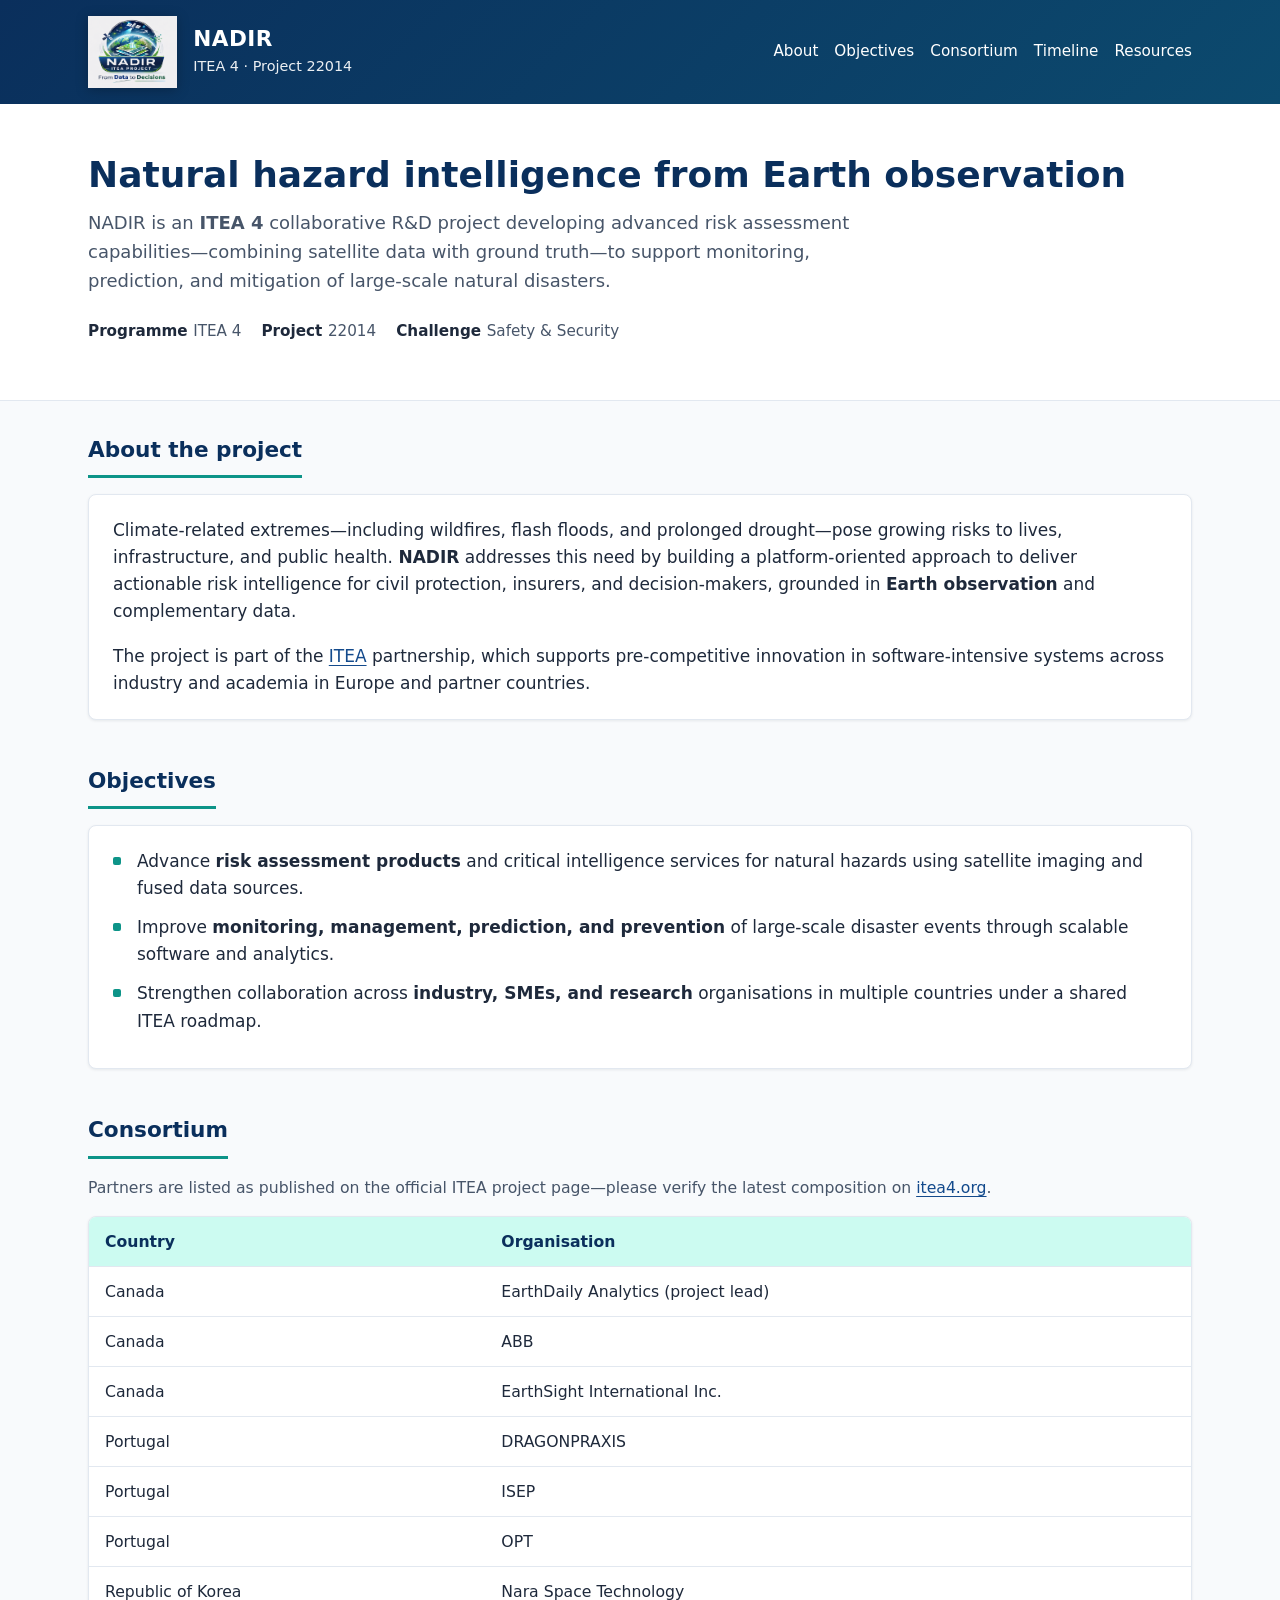
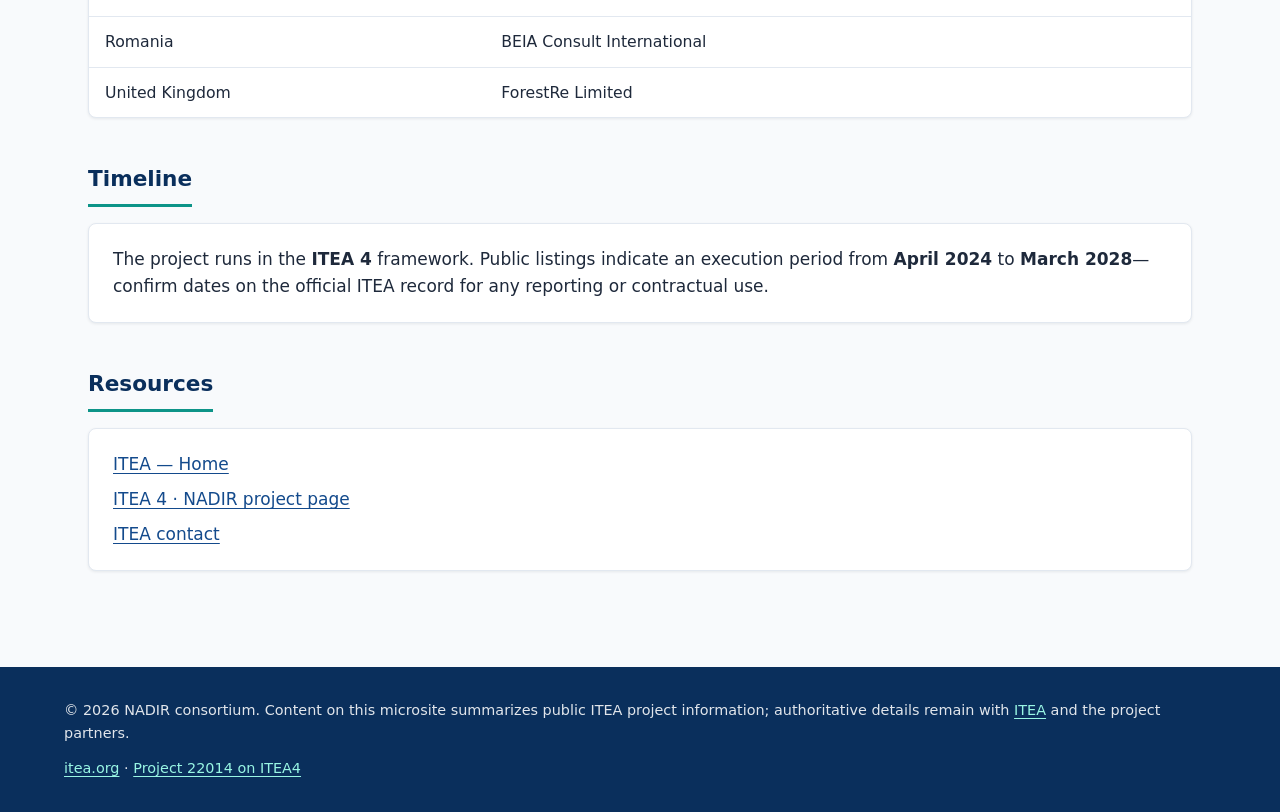
==== index.html @ d78e87ee "Initial NADIR ITEA 22014 static site Made-with: Cursor" ====
<!DOCTYPE html>
<html lang="en">
  <head>
    <meta charset="utf-8" />
    <meta name="viewport" content="width=device-width, initial-scale=1" />
    <meta
      name="description"
      content="NADIR — ITEA 4 project 22014. From data to decisions: satellite intelligence for natural hazard risk assessment."
    />
    <title>NADIR · ITEA 4 Project 22014</title>
    <link rel="stylesheet" href="css/style.css" />
  </head>
  <body>
    <a class="skip-link" href="#main">Skip to content</a>

    <header class="site-header">
      <div class="site-header__inner">
        <a class="brand" href="index.html">
          <img
            class="brand__logo"
            src="assets/nadir-logo.svg"
            width="434"
            height="350"
            alt="NADIR ITEA project logo"
          />
          <span class="brand__text">
            <span class="brand__title">NADIR</span>
            <span class="brand__tagline">ITEA 4 · Project 22014</span>
          </span>
        </a>
        <nav class="nav" aria-label="Primary">
          <a href="#about">About</a>
          <a href="#objectives">Objectives</a>
          <a href="#consortium">Consortium</a>
          <a href="#timeline">Timeline</a>
          <a href="#resources">Resources</a>
        </nav>
      </div>
    </header>

    <div class="hero">
      <div class="hero__inner">
        <h1>Natural hazard intelligence from Earth observation</h1>
        <p class="hero__lead">
          NADIR is an <strong>ITEA 4</strong> collaborative R&amp;D project developing advanced risk
          assessment capabilities—combining satellite data with ground truth—to support
          monitoring, prediction, and mitigation of large-scale natural disasters.
        </p>
        <div class="hero__meta" role="list">
          <span role="listitem"><strong>Programme</strong> ITEA 4</span>
          <span role="listitem"><strong>Project</strong> 22014</span>
          <span role="listitem"><strong>Challenge</strong> Safety &amp; Security</span>
        </div>
      </div>
    </div>

    <main id="main">
      <section id="about" aria-labelledby="about-title">
        <h2 class="section__title" id="about-title">About the project</h2>
        <div class="card">
          <p>
            Climate-related extremes—including wildfires, flash floods, and prolonged
            drought—pose growing risks to lives, infrastructure, and public health.
            <strong>NADIR</strong> addresses this need by building a platform-oriented approach to
            deliver actionable risk intelligence for civil protection, insurers, and
            decision-makers, grounded in <strong>Earth observation</strong> and complementary data.
          </p>
          <p>
            The project is part of the
            <a href="https://itea.org/">ITEA</a> partnership, which supports pre-competitive
            innovation in software-intensive systems across industry and academia in Europe and
            partner countries.
          </p>
        </div>
      </section>

      <section id="objectives" aria-labelledby="objectives-title">
        <h2 class="section__title" id="objectives-title">Objectives</h2>
        <div class="card">
          <ul class="objectives">
            <li>
              Advance <strong>risk assessment products</strong> and critical intelligence services
              for natural hazards using satellite imaging and fused data sources.
            </li>
            <li>
              Improve <strong>monitoring, management, prediction, and prevention</strong> of
              large-scale disaster events through scalable software and analytics.
            </li>
            <li>
              Strengthen collaboration across <strong>industry, SMEs, and research</strong>
              organisations in multiple countries under a shared ITEA roadmap.
            </li>
          </ul>
        </div>
      </section>

      <section id="consortium" aria-labelledby="consortium-title">
        <h2 class="section__title" id="consortium-title">Consortium</h2>
        <p style="margin-top: 0; color: var(--text-muted); font-size: 0.98rem">
          Partners are listed as published on the official ITEA project page—please verify the
          latest composition on
          <a href="https://itea4.org/project/nadir.html">itea4.org</a>.
        </p>
        <div class="table-wrap">
          <table>
            <thead>
              <tr>
                <th scope="col">Country</th>
                <th scope="col">Organisation</th>
              </tr>
            </thead>
            <tbody>
              <tr>
                <td>Canada</td>
                <td>EarthDaily Analytics (project lead)</td>
              </tr>
              <tr>
                <td>Canada</td>
                <td>ABB</td>
              </tr>
              <tr>
                <td>Canada</td>
                <td>EarthSight International Inc.</td>
              </tr>
              <tr>
                <td>Portugal</td>
                <td>DRAGONPRAXIS</td>
              </tr>
              <tr>
                <td>Portugal</td>
                <td>ISEP</td>
              </tr>
              <tr>
                <td>Portugal</td>
                <td>OPT</td>
              </tr>
              <tr>
                <td>Republic of Korea</td>
                <td>Nara Space Technology</td>
              </tr>
              <tr>
                <td>Romania</td>
                <td>BEIA Consult International</td>
              </tr>
              <tr>
                <td>United Kingdom</td>
                <td>ForestRe Limited</td>
              </tr>
            </tbody>
          </table>
        </div>
      </section>

      <section id="timeline" aria-labelledby="timeline-title">
        <h2 class="section__title" id="timeline-title">Timeline</h2>
        <div class="card">
          <p>
            The project runs in the <strong>ITEA 4</strong> framework. Public listings indicate an
            execution period from <strong>April 2024</strong> to <strong>March 2028</strong>—confirm
            dates on the official ITEA record for any reporting or contractual use.
          </p>
        </div>
      </section>

      <section id="resources" aria-labelledby="resources-title">
        <h2 class="section__title" id="resources-title">Resources</h2>
        <div class="card">
          <div class="links">
            <a href="https://itea.org/">ITEA — Home</a>
            <a href="https://itea4.org/project/nadir.html">ITEA 4 · NADIR project page</a>
            <a href="https://itea.org/contact/">ITEA contact</a>
          </div>
        </div>
      </section>
    </main>

    <footer class="site-footer">
      <div class="site-footer__inner">
        <p>
          © <span id="y"></span> NADIR consortium. Content on this microsite summarizes public
          ITEA project information; authoritative details remain with
          <a href="https://itea.org/">ITEA</a> and the project partners.
        </p>
        <p>
          <a href="https://itea.org/">itea.org</a>
          ·
          <a href="https://itea4.org/project/nadir.html">Project 22014 on ITEA4</a>
        </p>
      </div>
      <script>
        document.getElementById("y").textContent = new Date().getFullYear();
      </script>
    </footer>
  </body>
</html>
---- css/style.css ----
/* NADIR ITEA — lightweight theme aligned with ITEA-style research sites */

:root {
  --itea-blue: #0a2f5c;
  --itea-blue-mid: #134a8c;
  --itea-accent: #0d9488;
  --itea-accent-soft: #ccfbf1;
  --text: #1e293b;
  --text-muted: #475569;
  --bg: #f8fafc;
  --white: #ffffff;
  --border: #e2e8f0;
  --shadow: 0 1px 3px rgb(15 23 42 / 8%);
  --max: 72rem;
  --font: system-ui, -apple-system, "Segoe UI", Roboto, Ubuntu, "Helvetica Neue", sans-serif;
}

*,
*::before,
*::after {
  box-sizing: border-box;
}

html {
  scroll-behavior: smooth;
}

body {
  margin: 0;
  font-family: var(--font);
  font-size: 1.0625rem;
  line-height: 1.6;
  color: var(--text);
  background: var(--bg);
}

a {
  color: var(--itea-blue-mid);
  text-decoration-thickness: 1px;
  text-underline-offset: 3px;
}

a:hover {
  color: var(--itea-accent);
}

.skip-link {
  position: absolute;
  left: -9999px;
  top: 0;
  z-index: 100;
  padding: 0.75rem 1rem;
  background: var(--itea-blue);
  color: var(--white);
}

.skip-link:focus {
  left: 0;
}

.site-header {
  background: linear-gradient(135deg, var(--itea-blue) 0%, #0c4a6e 100%);
  color: var(--white);
  box-shadow: var(--shadow);
}

.site-header__inner {
  max-width: var(--max);
  margin: 0 auto;
  padding: 1rem 1.5rem;
  display: flex;
  flex-wrap: wrap;
  align-items: center;
  justify-content: space-between;
  gap: 1rem;
}

.brand {
  display: flex;
  align-items: center;
  gap: 1rem;
  text-decoration: none;
  color: inherit;
}

.brand:hover {
  color: inherit;
}

.brand__logo {
  height: 4.5rem;
  width: auto;
  display: block;
  filter: drop-shadow(0 2px 6px rgb(0 0 0 / 25%));
}

.brand__text {
  display: flex;
  flex-direction: column;
  gap: 0.15rem;
}

.brand__title {
  font-weight: 700;
  font-size: 1.35rem;
  letter-spacing: 0.02em;
  line-height: 1.2;
}

.brand__tagline {
  font-size: 0.9rem;
  opacity: 0.92;
  font-weight: 500;
}

.nav {
  display: flex;
  flex-wrap: wrap;
  gap: 0.35rem 1rem;
}

.nav a {
  color: var(--white);
  text-decoration: none;
  font-size: 0.95rem;
  font-weight: 500;
  padding: 0.35rem 0;
  border-bottom: 2px solid transparent;
}

.nav a:hover {
  color: #99f6e4;
  border-bottom-color: #99f6e4;
}

.hero {
  background: var(--white);
  border-bottom: 1px solid var(--border);
}

.hero__inner {
  max-width: var(--max);
  margin: 0 auto;
  padding: 2.5rem 1.5rem 3rem;
}

.hero h1 {
  margin: 0 0 0.75rem;
  font-size: clamp(1.75rem, 4vw, 2.25rem);
  color: var(--itea-blue);
  line-height: 1.25;
}

.hero__lead {
  margin: 0;
  font-size: 1.125rem;
  color: var(--text-muted);
  max-width: 48rem;
}

.hero__meta {
  margin-top: 1.5rem;
  display: flex;
  flex-wrap: wrap;
  gap: 0.75rem 1.25rem;
  font-size: 0.95rem;
  color: var(--text-muted);
}

.hero__meta span {
  display: inline-flex;
  align-items: center;
  gap: 0.35rem;
}

.hero__meta strong {
  color: var(--text);
}

main {
  max-width: var(--max);
  margin: 0 auto;
  padding: 2rem 1.5rem 3rem;
}

section {
  margin-bottom: 2.75rem;
}

section:last-of-type {
  margin-bottom: 0;
}

.section__title {
  margin: 0 0 1rem;
  font-size: 1.35rem;
  color: var(--itea-blue);
  padding-bottom: 0.5rem;
  border-bottom: 3px solid var(--itea-accent);
  display: inline-block;
}

.card {
  background: var(--white);
  border: 1px solid var(--border);
  border-radius: 8px;
  padding: 1.35rem 1.5rem;
  box-shadow: var(--shadow);
}

.card p:first-of-type {
  margin-top: 0;
}

.card p:last-child {
  margin-bottom: 0;
}

.objectives {
  list-style: none;
  padding: 0;
  margin: 0;
}

.objectives li {
  position: relative;
  padding-left: 1.5rem;
  margin-bottom: 0.75rem;
}

.objectives li::before {
  content: "";
  position: absolute;
  left: 0;
  top: 0.55rem;
  width: 0.5rem;
  height: 0.5rem;
  background: var(--itea-accent);
  border-radius: 2px;
}

.table-wrap {
  overflow-x: auto;
  border-radius: 8px;
  border: 1px solid var(--border);
  background: var(--white);
  box-shadow: var(--shadow);
}

table {
  width: 100%;
  border-collapse: collapse;
  font-size: 0.98rem;
}

th,
td {
  padding: 0.75rem 1rem;
  text-align: left;
  border-bottom: 1px solid var(--border);
}

th {
  background: var(--itea-accent-soft);
  color: var(--itea-blue);
  font-weight: 600;
}

tr:last-child td {
  border-bottom: none;
}

.links {
  display: flex;
  flex-direction: column;
  gap: 0.5rem;
}

.site-footer {
  background: var(--itea-blue);
  color: rgb(255 255 255 / 0.88);
  margin-top: 3rem;
  padding: 2rem 1.5rem;
  font-size: 0.9rem;
}

.site-footer__inner {
  max-width: var(--max);
  margin: 0 auto;
}

.site-footer a {
  color: #99f6e4;
}

.site-footer p {
  margin: 0 0 0.75rem;
}

.site-footer p:last-child {
  margin-bottom: 0;
}

@media (min-width: 640px) {
  .hero__inner {
    padding-top: 3rem;
    padding-bottom: 3.5rem;
  }
}
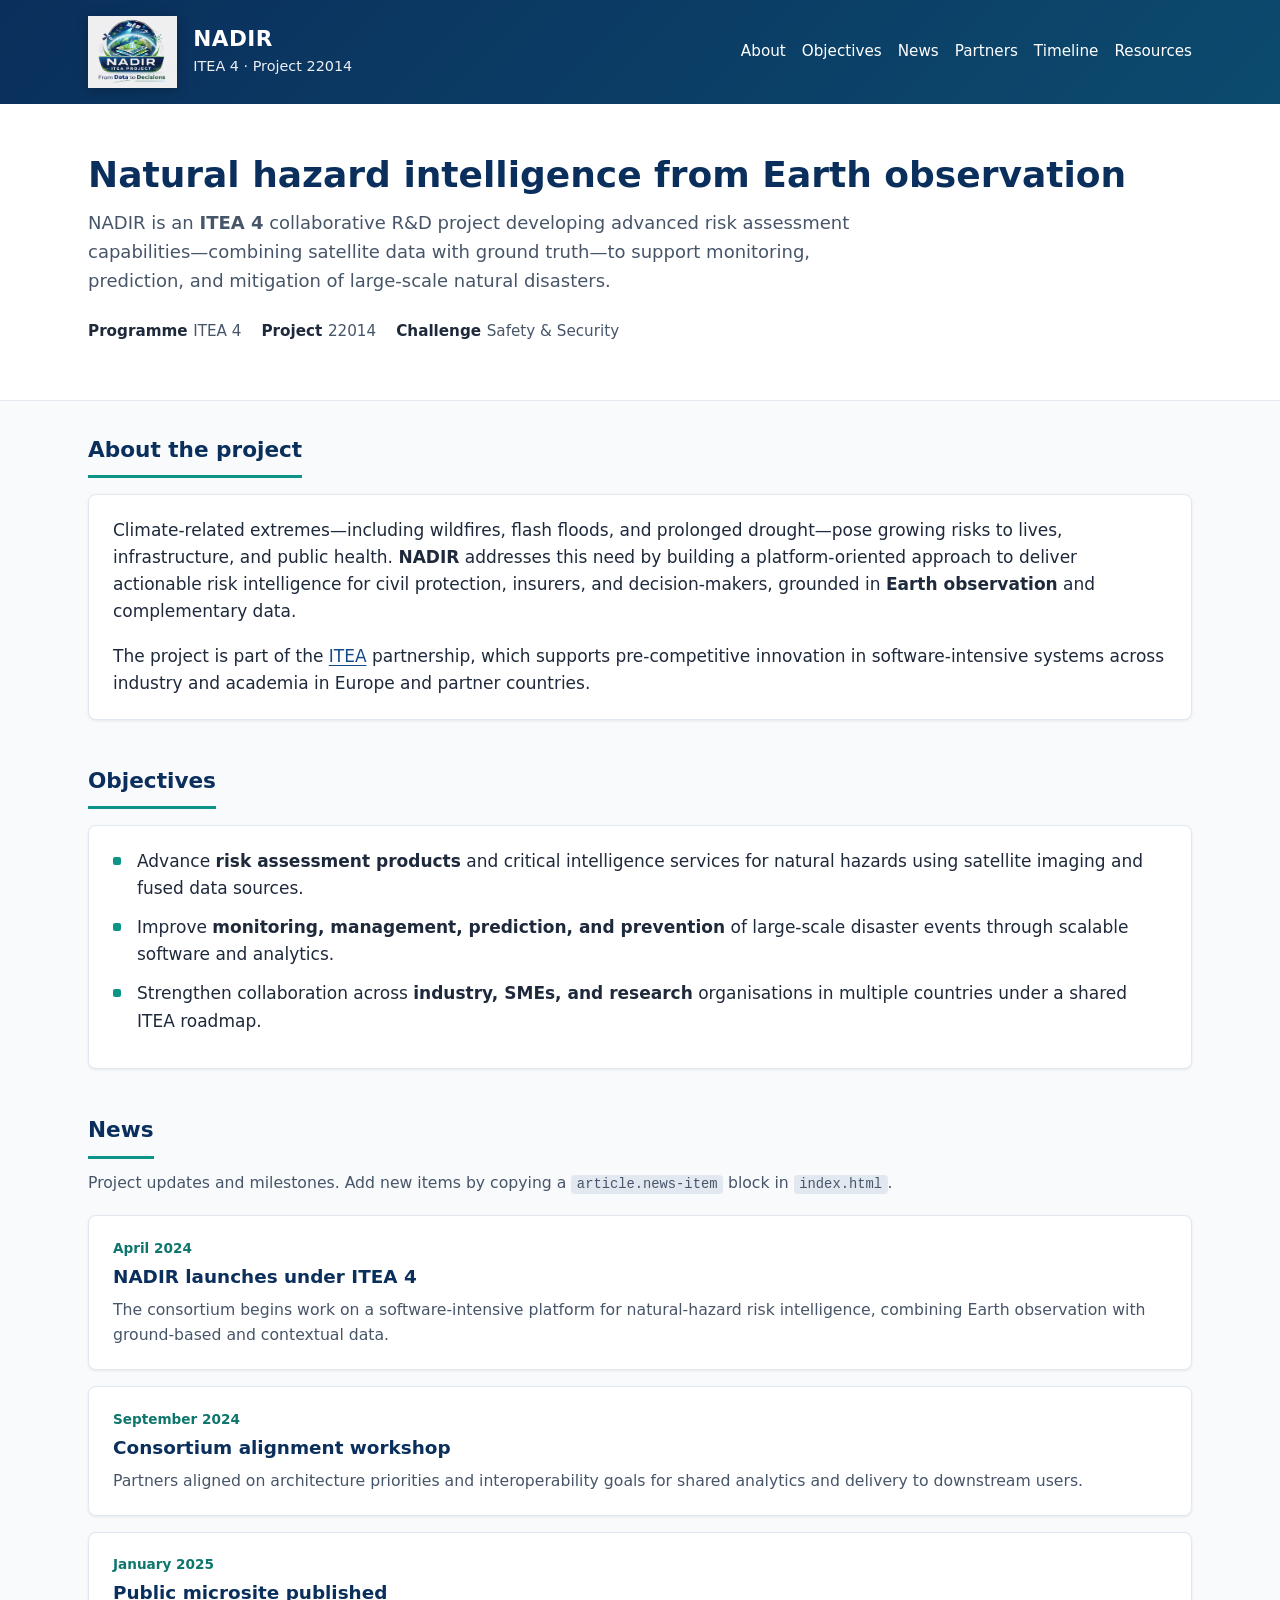
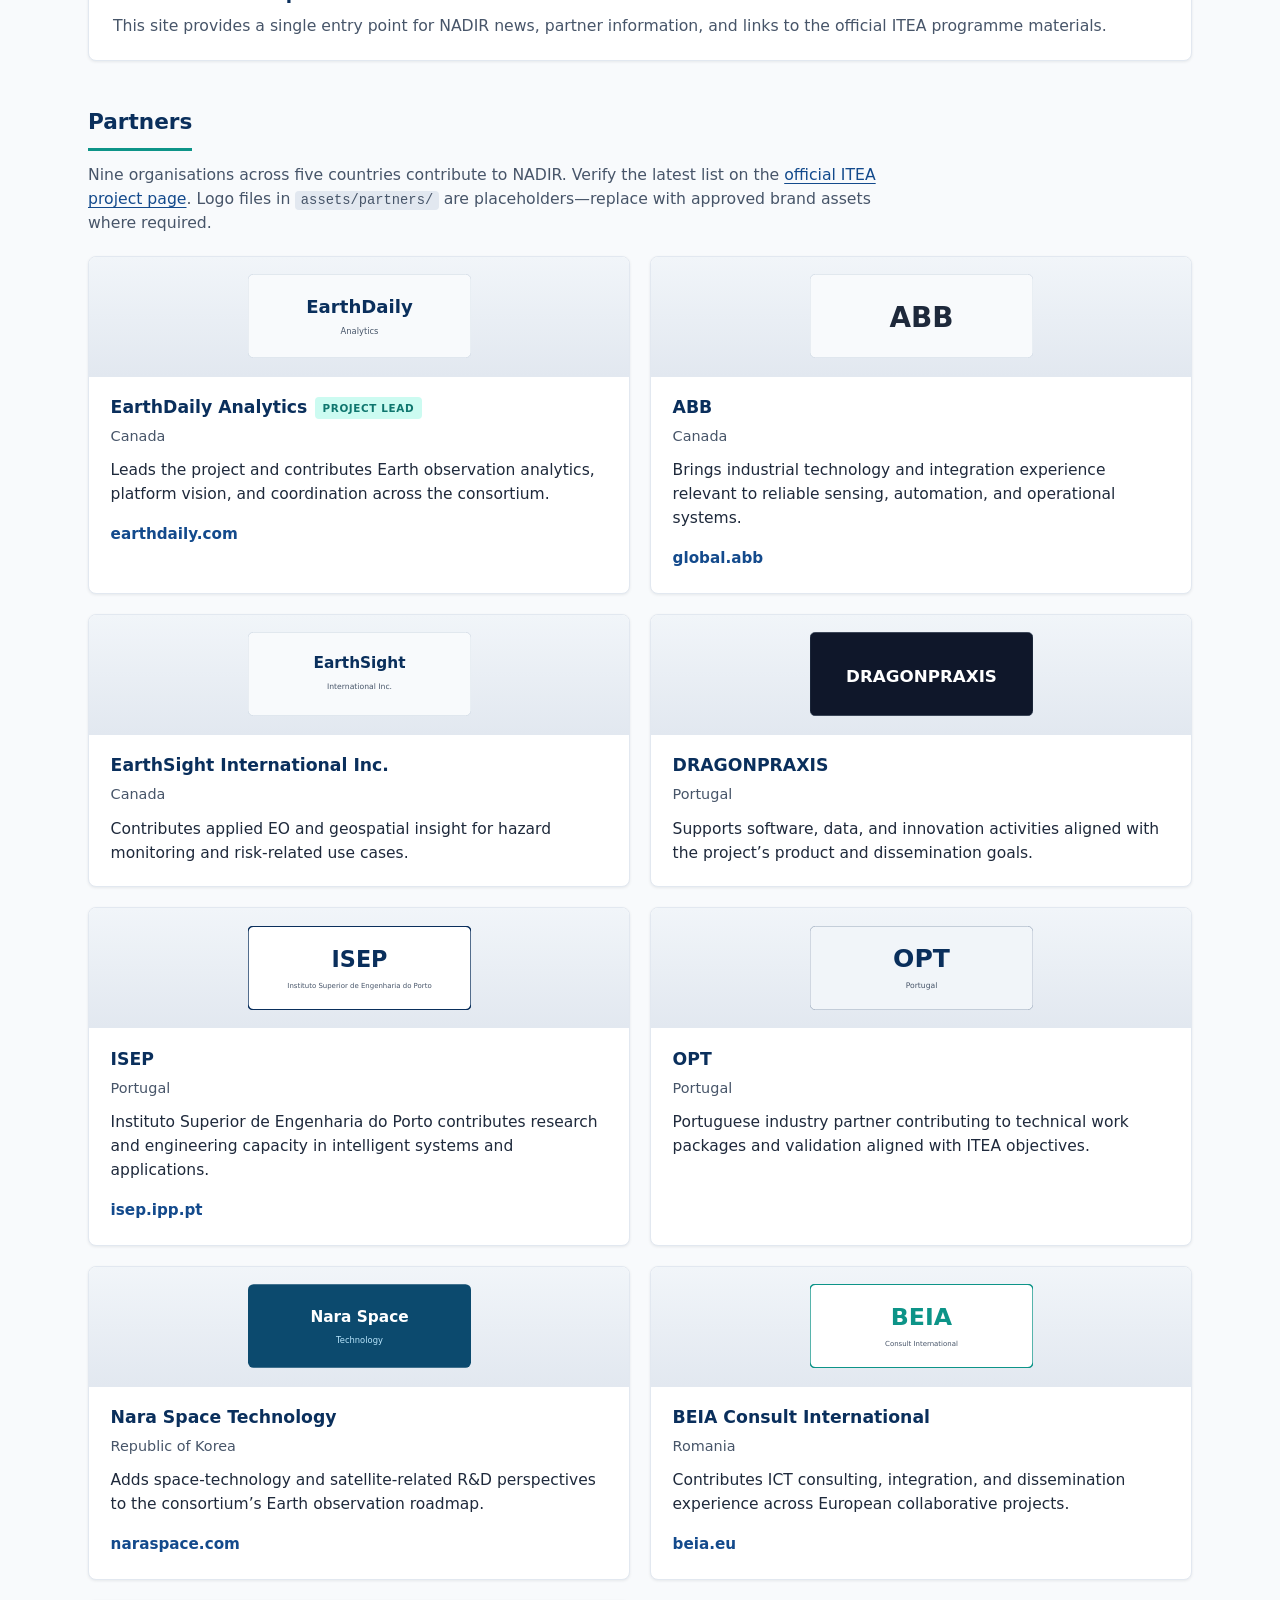
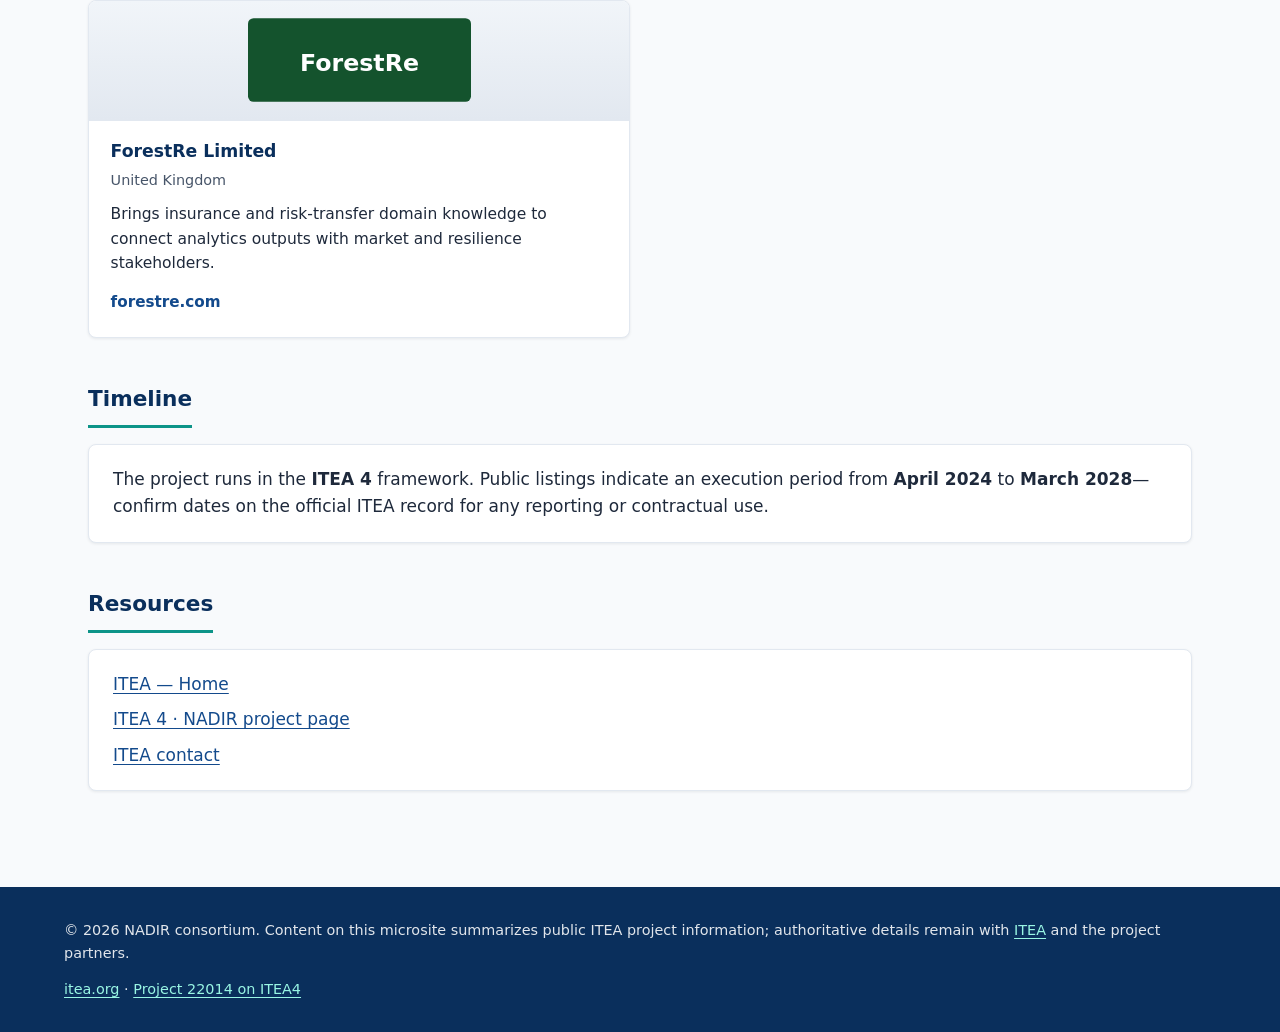
==== commit af8cf6aa: "Add News section and partner cards with logos Made-with: Cursor" ====
--- a/index.html
+++ b/index.html
@@ -31,7 +31,8 @@
         <nav class="nav" aria-label="Primary">
           <a href="#about">About</a>
           <a href="#objectives">Objectives</a>
-          <a href="#consortium">Consortium</a>
+          <a href="#news">News</a>
+          <a href="#partners">Partners</a>
           <a href="#timeline">Timeline</a>
           <a href="#resources">Resources</a>
         </nav>
@@ -94,60 +95,213 @@
         </div>
       </section>
 
-      <section id="consortium" aria-labelledby="consortium-title">
-        <h2 class="section__title" id="consortium-title">Consortium</h2>
-        <p style="margin-top: 0; color: var(--text-muted); font-size: 0.98rem">
-          Partners are listed as published on the official ITEA project page—please verify the
-          latest composition on
-          <a href="https://itea4.org/project/nadir.html">itea4.org</a>.
-        </p>
-        <div class="table-wrap">
-          <table>
-            <thead>
-              <tr>
-                <th scope="col">Country</th>
-                <th scope="col">Organisation</th>
-              </tr>
-            </thead>
-            <tbody>
-              <tr>
-                <td>Canada</td>
-                <td>EarthDaily Analytics (project lead)</td>
-              </tr>
-              <tr>
-                <td>Canada</td>
-                <td>ABB</td>
-              </tr>
-              <tr>
-                <td>Canada</td>
-                <td>EarthSight International Inc.</td>
-              </tr>
-              <tr>
-                <td>Portugal</td>
-                <td>DRAGONPRAXIS</td>
-              </tr>
-              <tr>
-                <td>Portugal</td>
-                <td>ISEP</td>
-              </tr>
-              <tr>
-                <td>Portugal</td>
-                <td>OPT</td>
-              </tr>
-              <tr>
-                <td>Republic of Korea</td>
-                <td>Nara Space Technology</td>
-              </tr>
-              <tr>
-                <td>Romania</td>
-                <td>BEIA Consult International</td>
-              </tr>
-              <tr>
-                <td>United Kingdom</td>
-                <td>ForestRe Limited</td>
-              </tr>
-            </tbody>
-          </table>
+      <section id="news" aria-labelledby="news-title">
+        <h2 class="section__title" id="news-title">News</h2>
+        <p class="section__intro">
+          Project updates and milestones. Add new items by copying a <code>article.news-item</code>
+          block in <code>index.html</code>.
+        </p>
+        <div class="news-list">
+          <article class="news-item card">
+            <time class="news-item__date" datetime="2024-04-01">April 2024</time>
+            <h3 class="news-item__title">NADIR launches under ITEA 4</h3>
+            <p class="news-item__excerpt">
+              The consortium begins work on a software-intensive platform for natural-hazard risk
+              intelligence, combining Earth observation with ground-based and contextual data.
+            </p>
+          </article>
+          <article class="news-item card">
+            <time class="news-item__date" datetime="2024-09-01">September 2024</time>
+            <h3 class="news-item__title">Consortium alignment workshop</h3>
+            <p class="news-item__excerpt">
+              Partners aligned on architecture priorities and interoperability goals for shared
+              analytics and delivery to downstream users.
+            </p>
+          </article>
+          <article class="news-item card">
+            <time class="news-item__date" datetime="2025-01-15">January 2025</time>
+            <h3 class="news-item__title">Public microsite published</h3>
+            <p class="news-item__excerpt">
+              This site provides a single entry point for NADIR news, partner information, and
+              links to the official ITEA programme materials.
+            </p>
+          </article>
+        </div>
+      </section>
+
+      <section id="partners" aria-labelledby="partners-title">
+        <h2 class="section__title" id="partners-title">Partners</h2>
+        <p class="section__intro">
+          Nine organisations across five countries contribute to NADIR. Verify the latest list on
+          the <a href="https://itea4.org/project/nadir.html">official ITEA project page</a>. Logo
+          files in <code>assets/partners/</code> are placeholders—replace with approved brand
+          assets where required.
+        </p>
+        <div class="partner-grid">
+          <article class="partner-card card">
+            <div class="partner-card__logo">
+              <img
+                src="assets/partners/earthdaily-analytics.svg"
+                width="320"
+                height="120"
+                alt="EarthDaily Analytics logo"
+              />
+            </div>
+            <div class="partner-card__body">
+              <h3 class="partner-card__name">
+                EarthDaily Analytics
+                <span class="partner-card__badge">Project lead</span>
+              </h3>
+              <p class="partner-card__country">Canada</p>
+              <p class="partner-card__desc">
+                Leads the project and contributes Earth observation analytics, platform vision, and
+                coordination across the consortium.
+              </p>
+              <a class="partner-card__link" href="https://earthdaily.com/">earthdaily.com</a>
+            </div>
+          </article>
+
+          <article class="partner-card card">
+            <div class="partner-card__logo">
+              <img src="assets/partners/abb.svg" width="320" height="120" alt="ABB logo" />
+            </div>
+            <div class="partner-card__body">
+              <h3 class="partner-card__name">ABB</h3>
+              <p class="partner-card__country">Canada</p>
+              <p class="partner-card__desc">
+                Brings industrial technology and integration experience relevant to reliable sensing,
+                automation, and operational systems.
+              </p>
+              <a class="partner-card__link" href="https://global.abb/">global.abb</a>
+            </div>
+          </article>
+
+          <article class="partner-card card">
+            <div class="partner-card__logo">
+              <img
+                src="assets/partners/earthsight-international.svg"
+                width="320"
+                height="120"
+                alt="EarthSight International logo"
+              />
+            </div>
+            <div class="partner-card__body">
+              <h3 class="partner-card__name">EarthSight International Inc.</h3>
+              <p class="partner-card__country">Canada</p>
+              <p class="partner-card__desc">
+                Contributes applied EO and geospatial insight for hazard monitoring and risk-related
+                use cases.
+              </p>
+            </div>
+          </article>
+
+          <article class="partner-card card">
+            <div class="partner-card__logo">
+              <img
+                src="assets/partners/dragonpraxis.svg"
+                width="320"
+                height="120"
+                alt="DRAGONPRAXIS logo"
+              />
+            </div>
+            <div class="partner-card__body">
+              <h3 class="partner-card__name">DRAGONPRAXIS</h3>
+              <p class="partner-card__country">Portugal</p>
+              <p class="partner-card__desc">
+                Supports software, data, and innovation activities aligned with the project’s
+                product and dissemination goals.
+              </p>
+            </div>
+          </article>
+
+          <article class="partner-card card">
+            <div class="partner-card__logo">
+              <img src="assets/partners/isep.svg" width="320" height="120" alt="ISEP logo" />
+            </div>
+            <div class="partner-card__body">
+              <h3 class="partner-card__name">ISEP</h3>
+              <p class="partner-card__country">Portugal</p>
+              <p class="partner-card__desc">
+                Instituto Superior de Engenharia do Porto contributes research and engineering
+                capacity in intelligent systems and applications.
+              </p>
+              <a class="partner-card__link" href="https://www.isep.ipp.pt/">isep.ipp.pt</a>
+            </div>
+          </article>
+
+          <article class="partner-card card">
+            <div class="partner-card__logo">
+              <img src="assets/partners/opt.svg" width="320" height="120" alt="OPT logo" />
+            </div>
+            <div class="partner-card__body">
+              <h3 class="partner-card__name">OPT</h3>
+              <p class="partner-card__country">Portugal</p>
+              <p class="partner-card__desc">
+                Portuguese industry partner contributing to technical work packages and validation
+                aligned with ITEA objectives.
+              </p>
+            </div>
+          </article>
+
+          <article class="partner-card card">
+            <div class="partner-card__logo">
+              <img
+                src="assets/partners/nara-space.svg"
+                width="320"
+                height="120"
+                alt="Nara Space Technology logo"
+              />
+            </div>
+            <div class="partner-card__body">
+              <h3 class="partner-card__name">Nara Space Technology</h3>
+              <p class="partner-card__country">Republic of Korea</p>
+              <p class="partner-card__desc">
+                Adds space-technology and satellite-related R&amp;D perspectives to the consortium’s
+                Earth observation roadmap.
+              </p>
+              <a class="partner-card__link" href="https://www.naraspace.com/">naraspace.com</a>
+            </div>
+          </article>
+
+          <article class="partner-card card">
+            <div class="partner-card__logo">
+              <img
+                src="assets/partners/beia-consult.svg"
+                width="320"
+                height="120"
+                alt="BEIA Consult International logo"
+              />
+            </div>
+            <div class="partner-card__body">
+              <h3 class="partner-card__name">BEIA Consult International</h3>
+              <p class="partner-card__country">Romania</p>
+              <p class="partner-card__desc">
+                Contributes ICT consulting, integration, and dissemination experience across
+                European collaborative projects.
+              </p>
+              <a class="partner-card__link" href="https://www.beia.eu/">beia.eu</a>
+            </div>
+          </article>
+
+          <article class="partner-card card">
+            <div class="partner-card__logo">
+              <img
+                src="assets/partners/forestre.svg"
+                width="320"
+                height="120"
+                alt="ForestRe logo"
+              />
+            </div>
+            <div class="partner-card__body">
+              <h3 class="partner-card__name">ForestRe Limited</h3>
+              <p class="partner-card__country">United Kingdom</p>
+              <p class="partner-card__desc">
+                Brings insurance and risk-transfer domain knowledge to connect analytics outputs with
+                market and resilience stakeholders.
+              </p>
+              <a class="partner-card__link" href="https://www.forestre.com/">forestre.com</a>
+            </div>
+          </article>
         </div>
       </section>
 
--- a/css/style.css
+++ b/css/style.css
@@ -200,6 +200,22 @@
   display: inline-block;
 }
 
+.section__intro {
+  margin: -0.25rem 0 1.25rem;
+  color: var(--text-muted);
+  font-size: 0.98rem;
+  max-width: 52rem;
+  line-height: 1.55;
+}
+
+.section__intro code {
+  font-size: 0.88em;
+  background: #e2e8f0;
+  padding: 0.12em 0.4em;
+  border-radius: 4px;
+  font-family: ui-monospace, "Cascadia Code", "Source Code Pro", Menlo, monospace;
+}
+
 .card {
   background: var(--white);
   border: 1px solid var(--border);
@@ -276,6 +292,126 @@
   gap: 0.5rem;
 }
 
+/* News */
+.news-list {
+  display: flex;
+  flex-direction: column;
+  gap: 1rem;
+}
+
+.news-item__date {
+  display: block;
+  font-size: 0.85rem;
+  font-weight: 600;
+  color: #0f766e;
+  margin-bottom: 0.35rem;
+}
+
+.news-item__title {
+  margin: 0 0 0.5rem;
+  font-size: 1.15rem;
+  color: var(--itea-blue);
+  line-height: 1.3;
+}
+
+.news-item__excerpt {
+  margin: 0;
+  color: var(--text-muted);
+  font-size: 0.98rem;
+}
+
+/* Partners */
+.partner-grid {
+  display: grid;
+  gap: 1.25rem;
+  grid-template-columns: 1fr;
+}
+
+.partner-card.card {
+  padding: 0;
+  display: flex;
+  flex-direction: column;
+  overflow: hidden;
+}
+
+.partner-card__logo {
+  background: linear-gradient(180deg, #f1f5f9 0%, #e2e8f0 100%);
+  padding: 1.1rem 1.25rem;
+  display: flex;
+  align-items: center;
+  justify-content: center;
+  min-height: 7.5rem;
+  border-bottom: 1px solid var(--border);
+}
+
+.partner-card__logo img {
+  max-width: 100%;
+  width: auto;
+  height: auto;
+  max-height: 5.25rem;
+  object-fit: contain;
+}
+
+.partner-card__body {
+  padding: 1.2rem 1.35rem 1.35rem;
+}
+
+.partner-card__name {
+  margin: 0 0 0.35rem;
+  font-size: 1.08rem;
+  color: var(--itea-blue);
+  line-height: 1.35;
+  display: flex;
+  flex-wrap: wrap;
+  align-items: center;
+  gap: 0.45rem;
+}
+
+.partner-card__badge {
+  font-size: 0.65rem;
+  font-weight: 700;
+  text-transform: uppercase;
+  letter-spacing: 0.06em;
+  background: var(--itea-accent-soft);
+  color: #0f766e;
+  padding: 0.25rem 0.5rem;
+  border-radius: 4px;
+  white-space: nowrap;
+}
+
+.partner-card__country {
+  margin: 0 0 0.65rem;
+  font-size: 0.9rem;
+  color: var(--text-muted);
+}
+
+.partner-card__desc {
+  margin: 0 0 0.85rem;
+  font-size: 0.97rem;
+  color: var(--text);
+  line-height: 1.55;
+}
+
+.partner-card__desc:last-child {
+  margin-bottom: 0;
+}
+
+.partner-card__link {
+  font-size: 0.95rem;
+  font-weight: 600;
+  text-decoration: none;
+}
+
+.partner-card__link:hover {
+  text-decoration: underline;
+}
+
+@media (min-width: 52rem) {
+  .partner-grid {
+    grid-template-columns: 1fr 1fr;
+  }
+}
+
 .site-footer {
   background: var(--itea-blue);
   color: rgb(255 255 255 / 0.88);
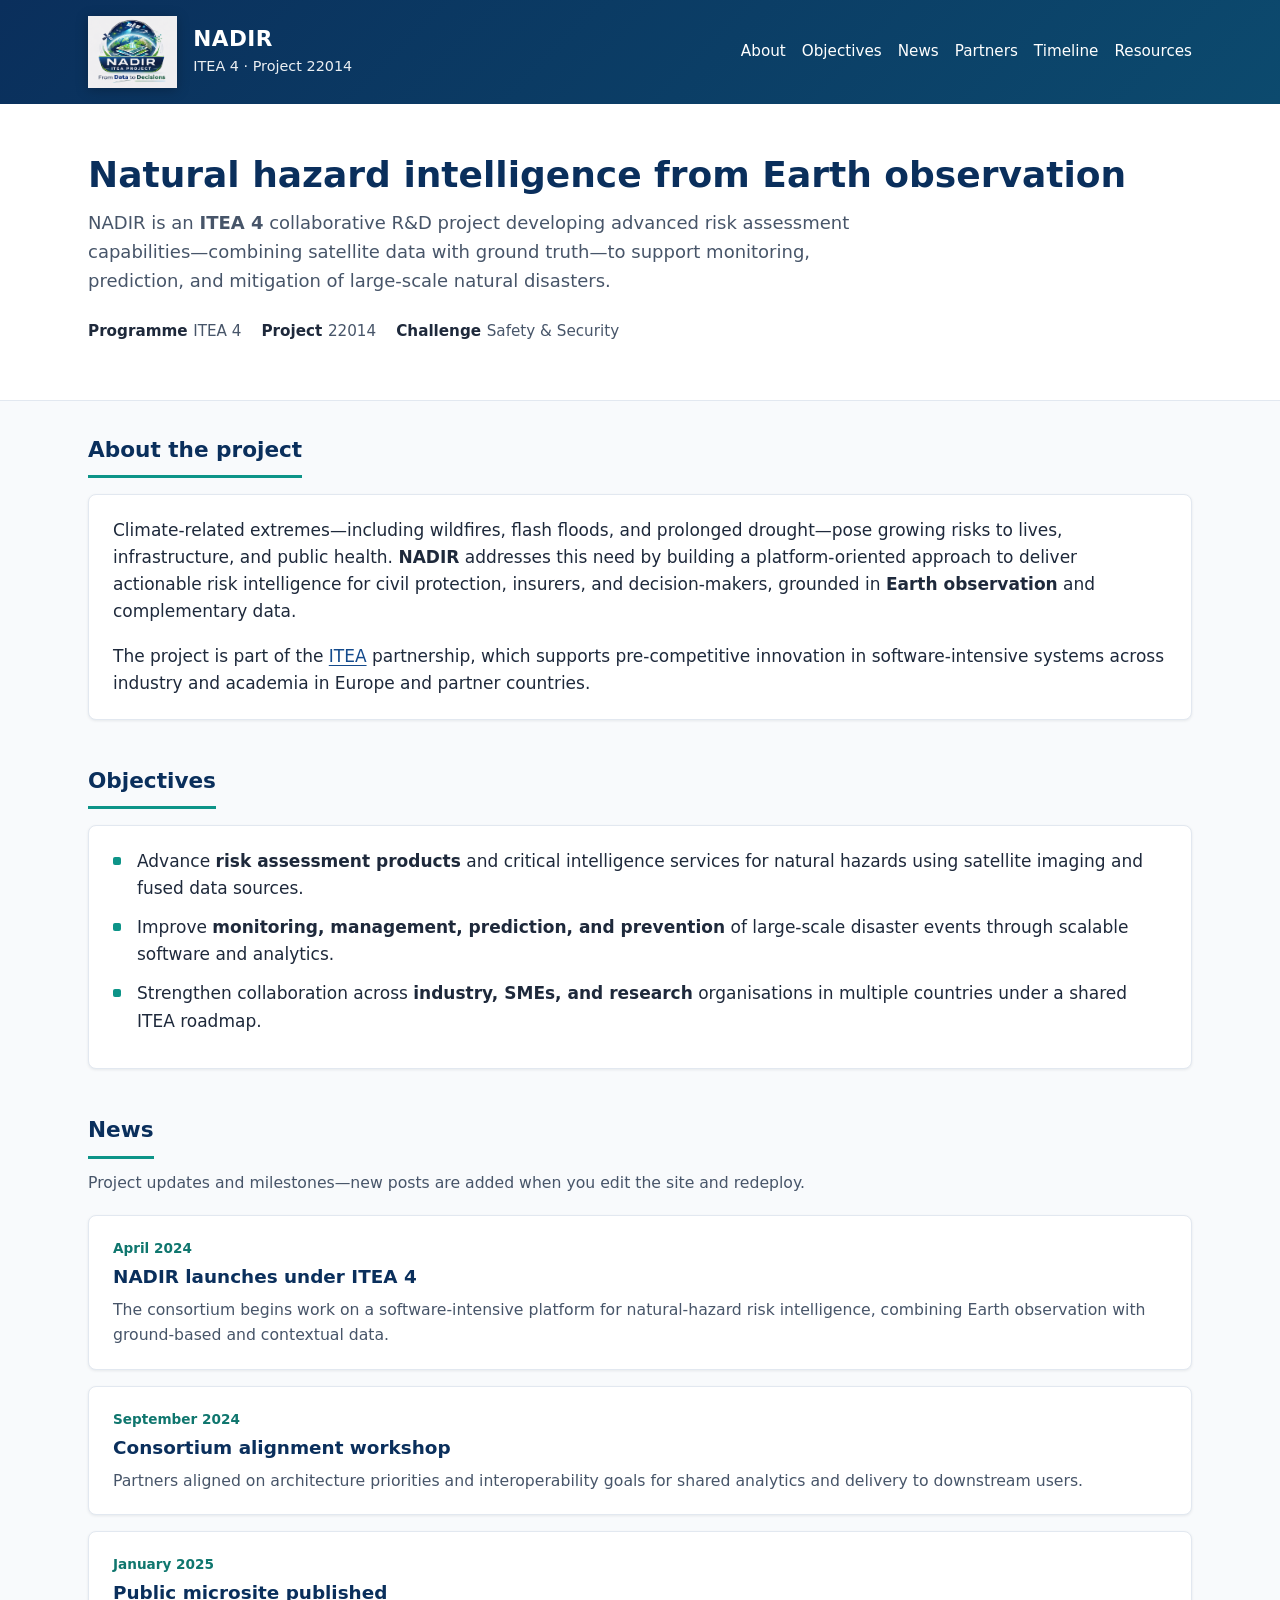
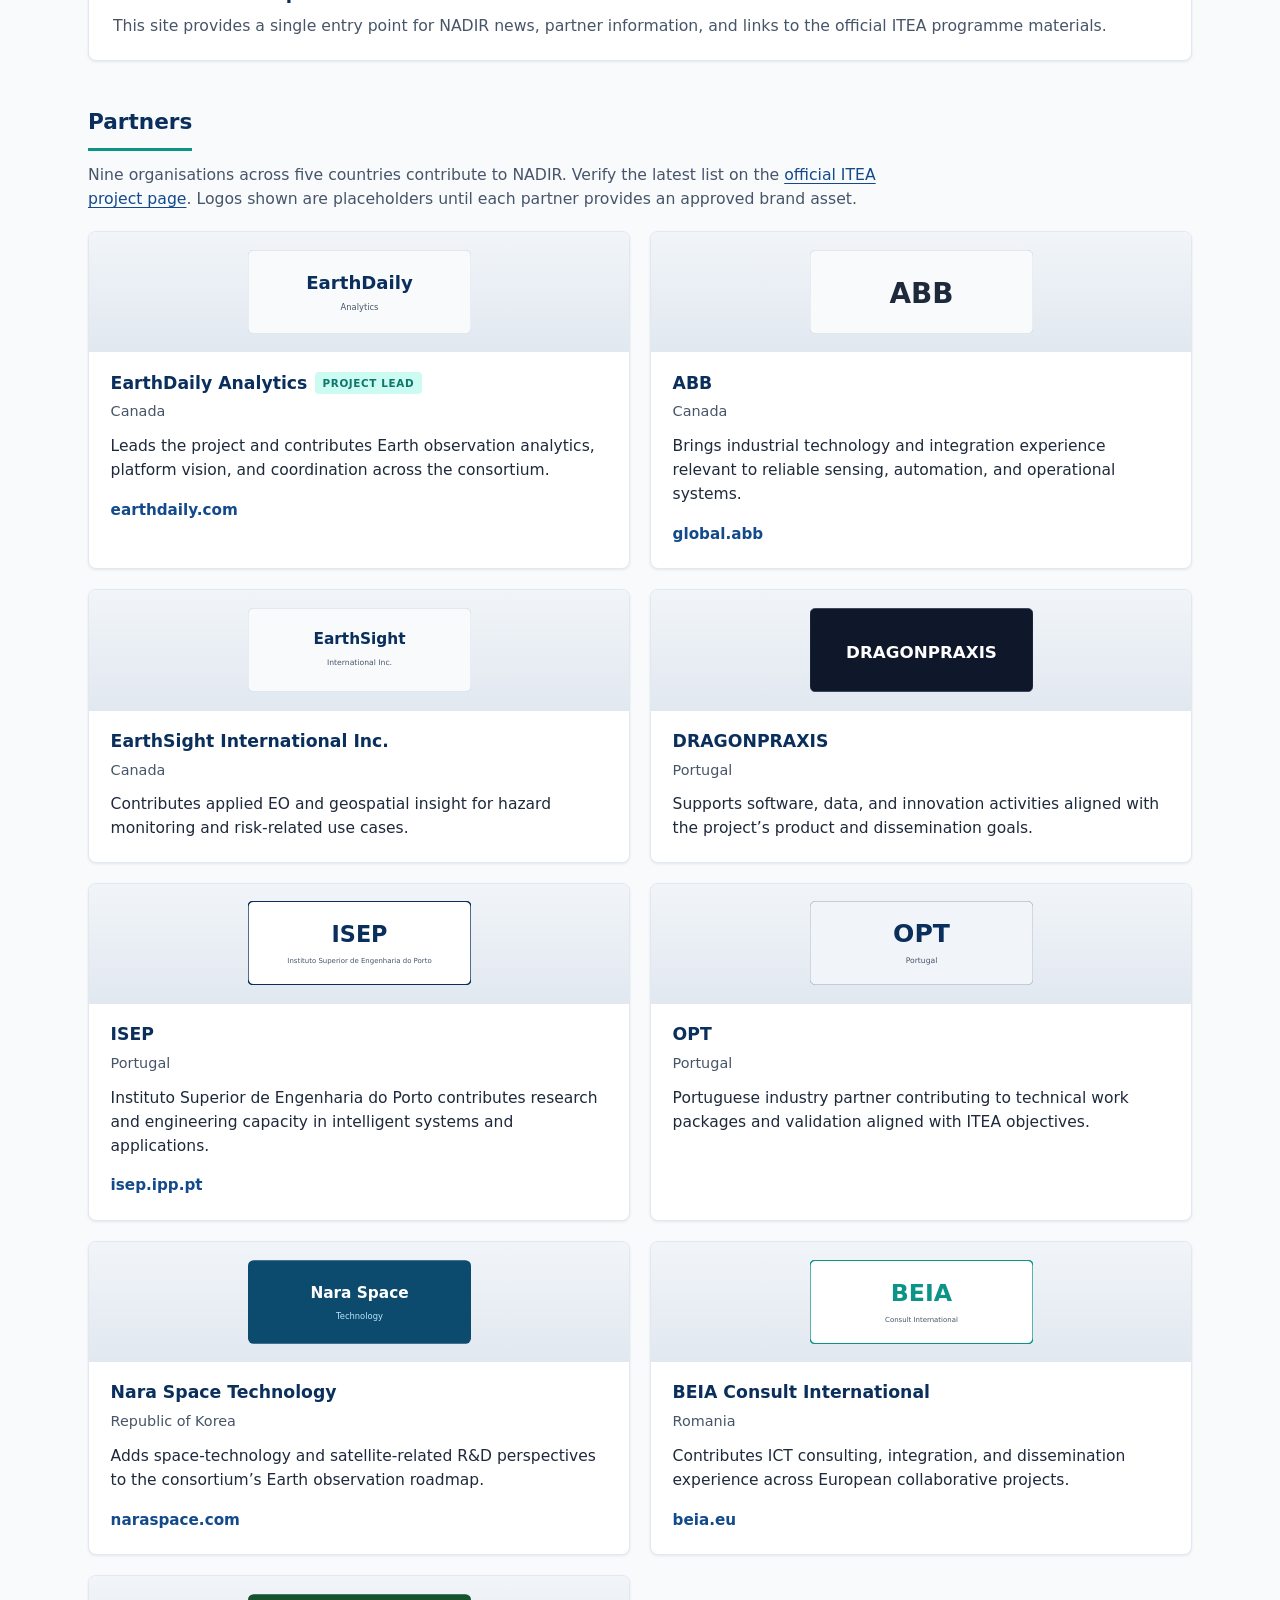
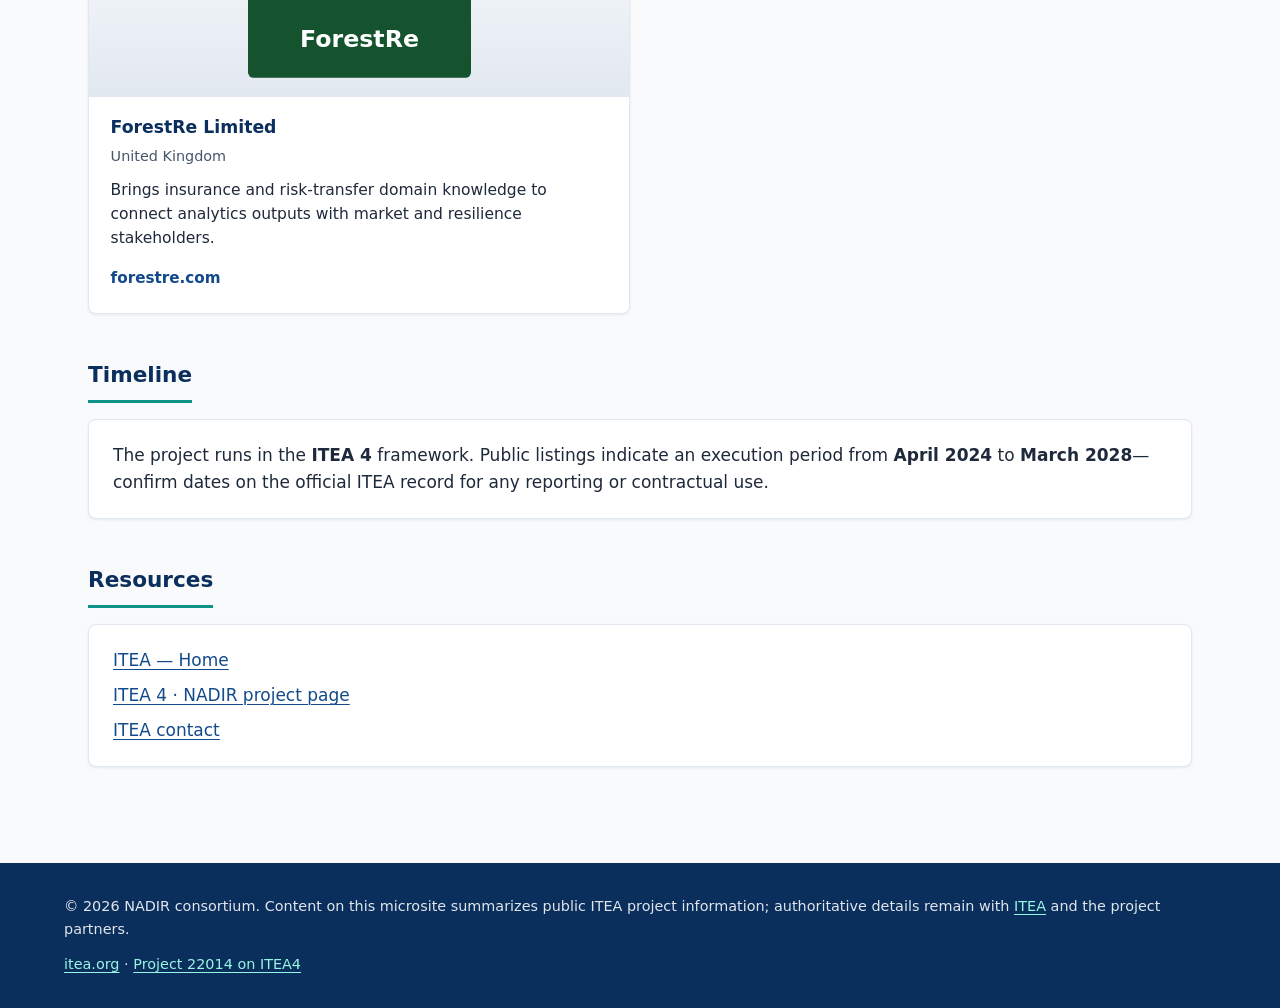
==== commit a7209d10: "Update public copy for News and Partners intros First Draft Update:" ====
--- a/index.html
+++ b/index.html
@@ -98,8 +98,7 @@
       <section id="news" aria-labelledby="news-title">
         <h2 class="section__title" id="news-title">News</h2>
         <p class="section__intro">
-          Project updates and milestones. Add new items by copying a <code>article.news-item</code>
-          block in <code>index.html</code>.
+          Project updates and milestones—new posts are added when you edit the site and redeploy.
         </p>
         <div class="news-list">
           <article class="news-item card">
@@ -133,9 +132,8 @@
         <h2 class="section__title" id="partners-title">Partners</h2>
         <p class="section__intro">
           Nine organisations across five countries contribute to NADIR. Verify the latest list on
-          the <a href="https://itea4.org/project/nadir.html">official ITEA project page</a>. Logo
-          files in <code>assets/partners/</code> are placeholders—replace with approved brand
-          assets where required.
+          the <a href="https://itea4.org/project/nadir.html">official ITEA project page</a>. Logos
+          shown are placeholders until each partner provides an approved brand asset.
         </p>
         <div class="partner-grid">
           <article class="partner-card card">
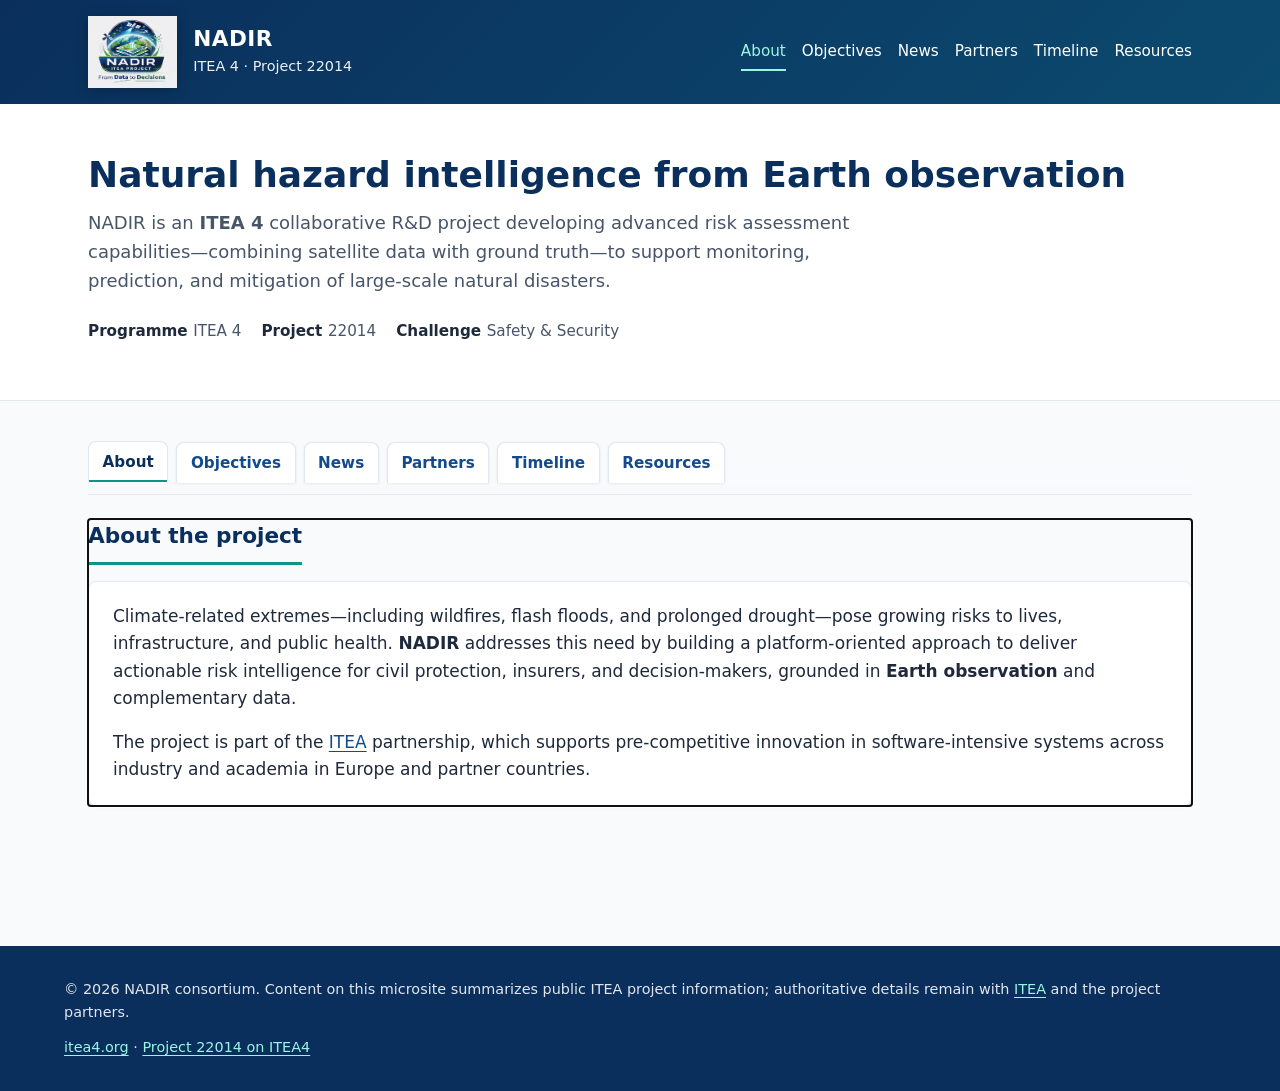
==== commit 691afe9c: "Initial NADIR ITEA Project Site" ====
--- a/index.html
+++ b/index.html
@@ -9,6 +9,7 @@
     />
     <title>NADIR · ITEA 4 Project 22014</title>
     <link rel="stylesheet" href="css/style.css" />
+    <script src="js/tabs.js" defer></script>
   </head>
   <body>
     <a class="skip-link" href="#main">Skip to content</a>
@@ -28,13 +29,13 @@
             <span class="brand__tagline">ITEA 4 · Project 22014</span>
           </span>
         </a>
-        <nav class="nav" aria-label="Primary">
-          <a href="#about">About</a>
-          <a href="#objectives">Objectives</a>
-          <a href="#news">News</a>
-          <a href="#partners">Partners</a>
-          <a href="#timeline">Timeline</a>
-          <a href="#resources">Resources</a>
+        <nav class="nav" aria-label="Primary" data-tabs-nav>
+          <a href="#about" data-tab="about">About</a>
+          <a href="#objectives" data-tab="objectives">Objectives</a>
+          <a href="#news" data-tab="news">News</a>
+          <a href="#partners" data-tab="partners">Partners</a>
+          <a href="#timeline" data-tab="timeline">Timeline</a>
+          <a href="#resources" data-tab="resources">Resources</a>
         </nav>
       </div>
     </header>
@@ -56,7 +57,19 @@
     </div>
 
     <main id="main">
-      <section id="about" aria-labelledby="about-title">
+    <div class="tabs" data-tabs-root>
+      <div class="tabs__bar">
+        <div class="tabs__list" role="tablist" aria-label="Page sections">
+          <button type="button" class="tabs__tab" role="tab" id="tab-about" aria-selected="true" aria-controls="about">About</button>
+          <button type="button" class="tabs__tab" role="tab" id="tab-objectives" aria-selected="false" aria-controls="objectives">Objectives</button>
+          <button type="button" class="tabs__tab" role="tab" id="tab-news" aria-selected="false" aria-controls="news">News</button>
+          <button type="button" class="tabs__tab" role="tab" id="tab-partners" aria-selected="false" aria-controls="partners">Partners</button>
+          <button type="button" class="tabs__tab" role="tab" id="tab-timeline" aria-selected="false" aria-controls="timeline">Timeline</button>
+          <button type="button" class="tabs__tab" role="tab" id="tab-resources" aria-selected="false" aria-controls="resources">Resources</button>
+        </div>
+      </div>
+      <div class="tabs__panels">
+      <section id="about" role="tabpanel" aria-labelledby="tab-about" tabindex="0">
         <h2 class="section__title" id="about-title">About the project</h2>
         <div class="card">
           <p>
@@ -68,14 +81,13 @@
           </p>
           <p>
             The project is part of the
-            <a href="https://itea.org/">ITEA</a> partnership, which supports pre-competitive
+            <a href="https://itea4.org/">ITEA</a> partnership, which supports pre-competitive
             innovation in software-intensive systems across industry and academia in Europe and
             partner countries.
           </p>
         </div>
       </section>
-
-      <section id="objectives" aria-labelledby="objectives-title">
+      <section id="objectives" role="tabpanel" aria-labelledby="tab-objectives" hidden tabindex="-1">
         <h2 class="section__title" id="objectives-title">Objectives</h2>
         <div class="card">
           <ul class="objectives">
@@ -94,8 +106,7 @@
           </ul>
         </div>
       </section>
-
-      <section id="news" aria-labelledby="news-title">
+      <section id="news" role="tabpanel" aria-labelledby="tab-news" hidden tabindex="-1">
         <h2 class="section__title" id="news-title">News</h2>
         <p class="section__intro">
           Project updates and milestones—new posts are added when you edit the site and redeploy.
@@ -127,8 +138,7 @@
           </article>
         </div>
       </section>
-
-      <section id="partners" aria-labelledby="partners-title">
+      <section id="partners" role="tabpanel" aria-labelledby="tab-partners" hidden tabindex="-1">
         <h2 class="section__title" id="partners-title">Partners</h2>
         <p class="section__intro">
           Nine organisations across five countries contribute to NADIR. Verify the latest list on
@@ -302,8 +312,7 @@
           </article>
         </div>
       </section>
-
-      <section id="timeline" aria-labelledby="timeline-title">
+      <section id="timeline" role="tabpanel" aria-labelledby="tab-timeline" hidden tabindex="-1">
         <h2 class="section__title" id="timeline-title">Timeline</h2>
         <div class="card">
           <p>
@@ -313,17 +322,18 @@
           </p>
         </div>
       </section>
-
-      <section id="resources" aria-labelledby="resources-title">
+      <section id="resources" role="tabpanel" aria-labelledby="tab-resources" hidden tabindex="-1">
         <h2 class="section__title" id="resources-title">Resources</h2>
         <div class="card">
           <div class="links">
-            <a href="https://itea.org/">ITEA — Home</a>
+            <a href="https://itea4.org/">ITEA — Home</a>
             <a href="https://itea4.org/project/nadir.html">ITEA 4 · NADIR project page</a>
-            <a href="https://itea.org/contact/">ITEA contact</a>
+            <a href="https://itea4.org/contact/">ITEA contact</a>
           </div>
         </div>
       </section>
+      </div>
+    </div>
     </main>
 
     <footer class="site-footer">
@@ -331,10 +341,10 @@
         <p>
           © <span id="y"></span> NADIR consortium. Content on this microsite summarizes public
           ITEA project information; authoritative details remain with
-          <a href="https://itea.org/">ITEA</a> and the project partners.
+          <a href="https://itea4.org/">ITEA</a> and the project partners.
         </p>
         <p>
-          <a href="https://itea.org/">itea.org</a>
+          <a href="https://itea4.org/">itea4.org</a>
           ·
           <a href="https://itea4.org/project/nadir.html">Project 22014 on ITEA4</a>
         </p>
--- a/css/style.css
+++ b/css/style.css
@@ -183,6 +183,82 @@
   padding: 2rem 1.5rem 3rem;
 }
 
+/* Tabs (sections as tab panels) */
+.tabs {
+  display: flex;
+  flex-direction: column;
+  gap: 0;
+}
+
+.tabs__bar {
+  position: sticky;
+  top: 0;
+  z-index: 20;
+  margin: 0 0 1.5rem;
+  padding: 0.5rem 0 0.75rem;
+  background: linear-gradient(180deg, var(--bg) 70%, rgb(248 250 252 / 0));
+  border-bottom: 1px solid var(--border);
+}
+
+.tabs__list {
+  display: flex;
+  flex-wrap: wrap;
+  gap: 0.35rem 0.5rem;
+  align-items: flex-end;
+}
+
+.tabs__tab {
+  font: inherit;
+  font-size: 0.95rem;
+  font-weight: 600;
+  color: var(--itea-blue-mid);
+  background: var(--white);
+  border: 1px solid var(--border);
+  border-bottom: none;
+  border-radius: 8px 8px 0 0;
+  padding: 0.5rem 0.85rem;
+  margin-bottom: -1px;
+  cursor: pointer;
+  box-shadow: var(--shadow);
+  transition:
+    color 0.15s ease,
+    background 0.15s ease,
+    border-color 0.15s ease;
+}
+
+.tabs__tab:hover {
+  color: var(--itea-blue);
+  border-color: #cbd5e1;
+}
+
+.tabs__tab[aria-selected="true"] {
+  color: var(--itea-blue);
+  background: var(--white);
+  border-color: var(--border);
+  border-bottom: 1px solid var(--white);
+  box-shadow: 0 -2px 0 var(--itea-accent) inset;
+  z-index: 1;
+  position: relative;
+}
+
+.tabs__tab:focus {
+  outline: none;
+}
+
+.tabs__tab:focus-visible {
+  outline: 2px solid var(--itea-accent);
+  outline-offset: 2px;
+}
+
+.tabs__panels [role="tabpanel"][hidden] {
+  display: none !important;
+}
+
+.nav a.is-active {
+  color: #99f6e4;
+  border-bottom-color: #99f6e4;
+}
+
 section {
   margin-bottom: 2.75rem;
 }
